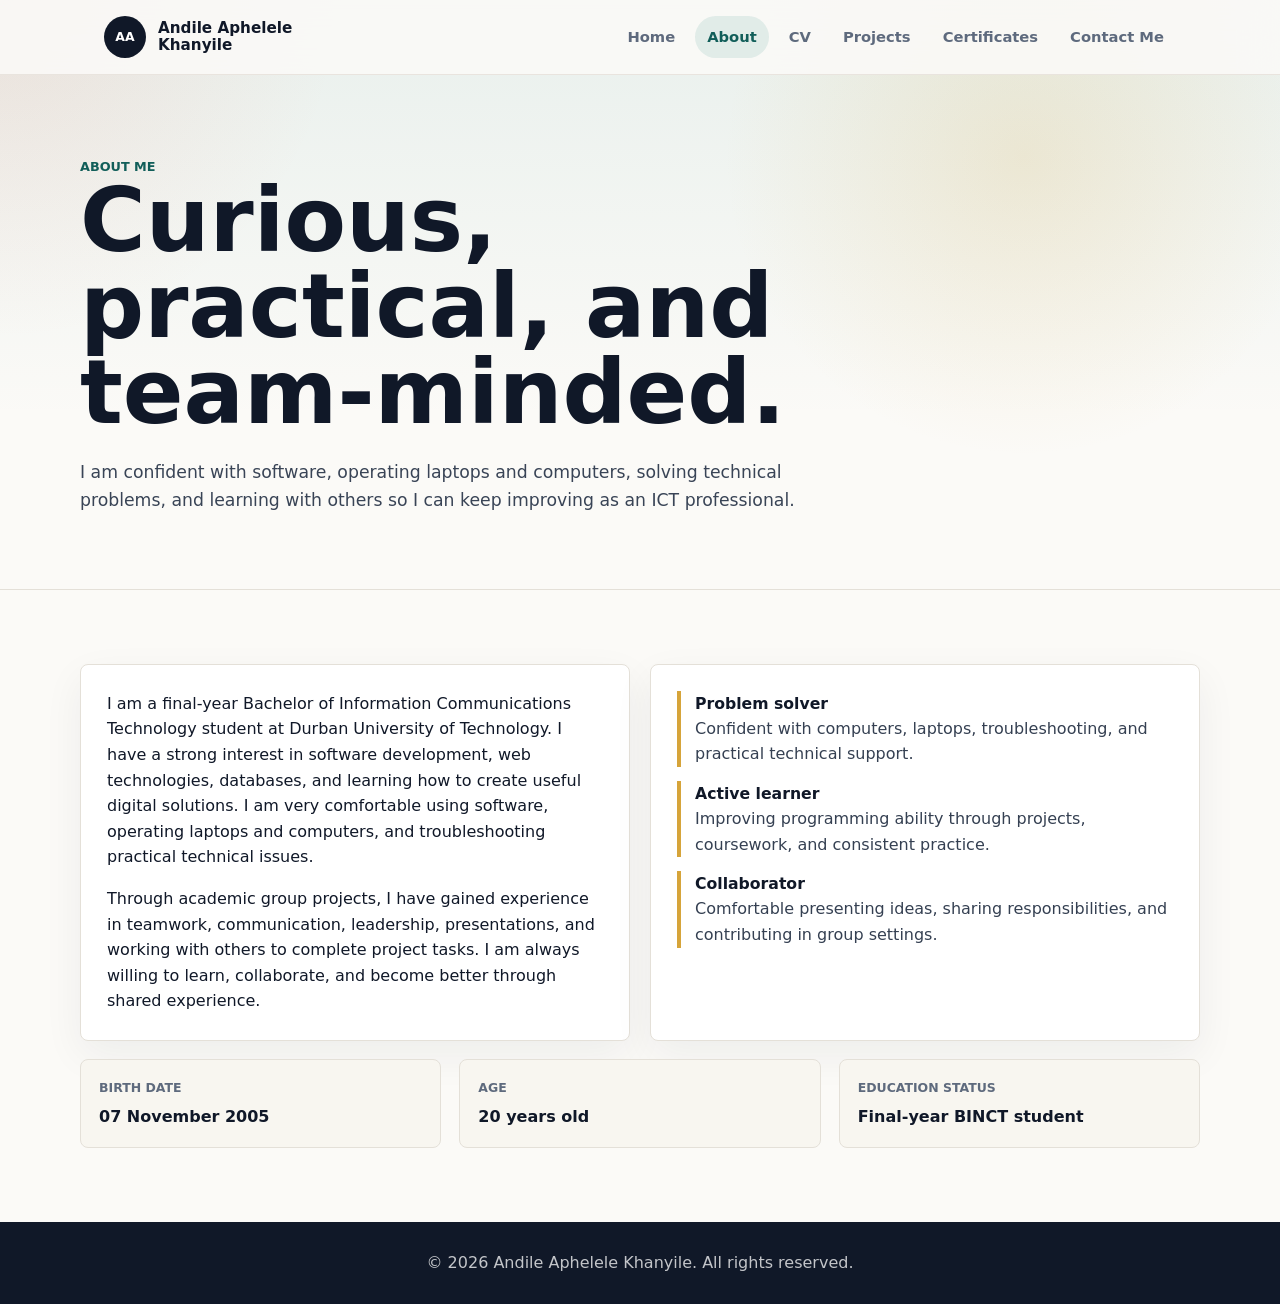
==== about.html @ f44e267c "Initial portfolio site" ====
<!DOCTYPE html>
<html lang="en">
<head>
  <meta charset="UTF-8" />
  <meta name="viewport" content="width=device-width, initial-scale=1.0" />
  <meta name="description" content="About Andile Aphelele Khanyile, final-year BINCT student at Durban University of Technology." />
  <title>About | Andile Aphelele Khanyile</title>
  <link rel="stylesheet" href="styles.css" />
</head>
<body>
  <header class="site-header">
    <div class="nav-wrap">
      <a class="brand" href="index.html" aria-label="Andile Aphelele Khanyile portfolio home">
        <span class="brand-mark">AA</span>
        <span>Andile Aphelele Khanyile</span>
      </a>
      <nav aria-label="Primary navigation">
        <a href="index.html">Home</a>
        <a class="active" href="about.html">About</a>
        <a href="cv.html">CV</a>
        <a href="projects.html">Projects</a>
        <a href="certificates.html">Certificates</a>
        <a href="contact.html">Contact Me</a>
      </nav>
    </div>
  </header>

  <main>
    <section class="page-hero">
      <div class="section-inner">
        <p class="section-kicker">About Me</p>
        <h1>Curious, practical, and team-minded.</h1>
        <p class="hero-copy">
          I am confident with software, operating laptops and computers, solving technical problems,
          and learning with others so I can keep improving as an ICT professional.
        </p>
      </div>
    </section>

    <section class="section">
      <div class="section-inner">
        <div class="about-grid">
          <div class="panel">
            <p>
              I am a final-year Bachelor of Information Communications Technology student at Durban University of Technology.
              I have a strong interest in software development, web technologies, databases, and learning how to create useful digital solutions.
              I am very comfortable using software, operating laptops and computers, and troubleshooting practical technical issues.
            </p>
            <p>
              Through academic group projects, I have gained experience in teamwork, communication, leadership, presentations,
              and working with others to complete project tasks. I am always willing to learn, collaborate, and become better through shared experience.
            </p>
          </div>

          <div class="panel">
            <ul class="quick-list">
              <li><strong>Problem solver</strong> Confident with computers, laptops, troubleshooting, and practical technical support.</li>
              <li><strong>Active learner</strong> Improving programming ability through projects, coursework, and consistent practice.</li>
              <li><strong>Collaborator</strong> Comfortable presenting ideas, sharing responsibilities, and contributing in group settings.</li>
            </ul>
          </div>
        </div>

        <div class="profile-grid" aria-label="Personal and education details">
          <div class="profile-item">
            <span>Birth date</span>
            <strong>07 November 2005</strong>
          </div>
          <div class="profile-item">
            <span>Age</span>
            <strong>20 years old</strong>
          </div>
          <div class="profile-item">
            <span>Education status</span>
            <strong>Final-year BINCT student</strong>
          </div>
        </div>
      </div>
    </section>
  </main>

  <footer>
    <p>&copy; 2026 Andile Aphelele Khanyile. All rights reserved.</p>
  </footer>
</body>
</html>
---- styles.css ----
:root {
  --ink: #101828;
  --muted: #5e6a7d;
  --paper: #fbfaf7;
  --surface: #ffffff;
  --line: #e4e0d8;
  --teal: #0f766e;
  --teal-dark: #115e59;
  --mint: #d9f2ea;
  --coral: #e76f51;
  --gold: #d6a43a;
  --plum: #4c1d52;
  --navy: #172033;
  --shadow: 0 24px 70px rgba(18, 26, 43, 0.12);
  --radius: 8px;
}

* {
  box-sizing: border-box;
  margin: 0;
  padding: 0;
}

html {
  scroll-behavior: smooth;
}

body {
  background:
    radial-gradient(circle at top left, rgba(231, 111, 81, 0.12), transparent 340px),
    radial-gradient(circle at 80% 12%, rgba(214, 164, 58, 0.16), transparent 300px),
    linear-gradient(180deg, rgba(15, 118, 110, 0.08), transparent 420px),
    var(--paper);
  color: var(--ink);
  font-family: Inter, ui-sans-serif, system-ui, -apple-system, BlinkMacSystemFont, "Segoe UI", sans-serif;
  line-height: 1.6;
}

a {
  color: inherit;
}

.site-header {
  background: rgba(251, 250, 247, 0.88);
  backdrop-filter: blur(18px);
  border-bottom: 1px solid rgba(228, 224, 216, 0.82);
  position: sticky;
  top: 0;
  z-index: 10;
}

.nav-wrap {
  align-items: center;
  display: flex;
  gap: 22px;
  justify-content: space-between;
  margin: 0 auto;
  max-width: 1120px;
  padding: 16px 24px;
}

.brand {
  align-items: center;
  display: flex;
  gap: 12px;
  text-decoration: none;
}

.brand-mark {
  align-items: center;
  background: var(--ink);
  border-radius: 50%;
  color: white;
  display: grid;
  font-size: 0.78rem;
  font-weight: 800;
  height: 42px;
  letter-spacing: 0;
  place-items: center;
  width: 42px;
}

.brand span:last-child {
  font-size: 0.95rem;
  font-weight: 800;
  line-height: 1.1;
  max-width: 150px;
}

nav {
  align-items: center;
  display: flex;
  flex-wrap: wrap;
  gap: 8px;
  justify-content: flex-end;
}

nav a {
  border-radius: 999px;
  color: var(--muted);
  font-size: 0.92rem;
  font-weight: 700;
  padding: 9px 12px;
  text-decoration: none;
  transition: background 180ms ease, color 180ms ease;
}

nav a:hover,
nav a:focus-visible,
nav a.active {
  background: rgba(15, 118, 110, 0.1);
  color: var(--teal-dark);
  outline: none;
}

main {
  overflow: hidden;
}

.hero {
  margin: 0 auto;
  max-width: 1120px;
  min-height: calc(100vh - 75px);
  padding: 72px 24px 54px;
}

.hero-grid {
  align-items: center;
  display: grid;
  gap: 42px;
  grid-template-columns: minmax(0, 1.1fr) minmax(310px, 0.9fr);
}

.eyebrow,
.section-kicker {
  color: var(--teal-dark);
  font-size: 0.8rem;
  font-weight: 900;
  text-transform: uppercase;
}

.eyebrow {
  align-items: center;
  display: inline-flex;
  gap: 10px;
  margin-bottom: 18px;
}

.eyebrow::before {
  background: var(--coral);
  border-radius: 999px;
  content: "";
  height: 8px;
  width: 34px;
}

h1 {
  font-size: clamp(2.75rem, 7vw, 5.7rem);
  letter-spacing: 0;
  line-height: 0.96;
  max-width: 850px;
}

h2 {
  font-size: clamp(1.85rem, 4vw, 3rem);
  letter-spacing: 0;
  line-height: 1;
  margin-top: 8px;
}

h3 {
  line-height: 1.24;
}

.hero-copy,
.lead {
  color: #394456;
  font-size: 1.08rem;
  max-width: 720px;
}

.hero-copy {
  margin-top: 24px;
}

.signal-row,
.hero-actions,
.project-actions,
.cv-actions {
  display: flex;
  flex-wrap: wrap;
  gap: 12px;
}

.signal-row {
  margin-top: 22px;
}

.signal {
  align-items: center;
  background: rgba(255, 255, 255, 0.72);
  border: 1px solid rgba(228, 224, 216, 0.92);
  border-radius: 999px;
  color: #374151;
  display: inline-flex;
  font-size: 0.86rem;
  font-weight: 800;
  gap: 8px;
  padding: 8px 12px;
}

.signal::before {
  background: var(--teal);
  border-radius: 50%;
  content: "";
  height: 8px;
  width: 8px;
}

.hero-actions {
  margin-top: 30px;
}

.button {
  align-items: center;
  border: 1px solid transparent;
  border-radius: var(--radius);
  display: inline-flex;
  font-weight: 800;
  gap: 10px;
  justify-content: center;
  min-height: 48px;
  padding: 12px 16px;
  text-decoration: none;
  transition: transform 180ms ease, box-shadow 180ms ease, background 180ms ease;
}

.button.primary {
  background: var(--teal);
  box-shadow: 0 16px 34px rgba(15, 118, 110, 0.22);
  color: white;
}

.button.secondary {
  background: rgba(255, 255, 255, 0.72);
  border-color: var(--line);
  color: var(--ink);
}

.button.whatsapp {
  background: #1f8f5f;
  box-shadow: 0 16px 34px rgba(31, 143, 95, 0.2);
  color: white;
}

.button:hover,
.button:focus-visible {
  outline: none;
  transform: translateY(-2px);
}

.hero-card,
.document-placeholder {
  background: var(--navy);
  border-radius: var(--radius);
  box-shadow: var(--shadow);
  color: white;
  overflow: hidden;
  position: relative;
}

.hero-card {
  background:
    linear-gradient(145deg, rgba(255, 255, 255, 0.94), rgba(247, 243, 234, 0.9)),
    var(--paper);
  border: 1px solid rgba(228, 224, 216, 0.92);
  color: var(--ink);
}

.document-placeholder::before {
  background:
    radial-gradient(circle at 22% 22%, rgba(231, 111, 81, 0.52), transparent 23%),
    radial-gradient(circle at 78% 10%, rgba(214, 164, 58, 0.46), transparent 22%),
    linear-gradient(135deg, rgba(15, 118, 110, 0.78), transparent 54%);
  content: "";
  inset: 0;
  position: absolute;
}

.hero-card::before {
  background:
    radial-gradient(circle at 20% 18%, rgba(231, 111, 81, 0.18), transparent 28%),
    radial-gradient(circle at 78% 16%, rgba(214, 164, 58, 0.2), transparent 26%),
    linear-gradient(135deg, rgba(15, 118, 110, 0.14), rgba(255, 255, 255, 0.18) 52%);
  content: "";
  inset: 0;
  position: absolute;
}

.hero-card::after {
  border: 1px solid rgba(15, 118, 110, 0.18);
  border-radius: 50%;
  content: "";
  height: 66%;
  left: 50%;
  position: absolute;
  top: 42%;
  transform: translate(-50%, -50%) rotate(-18deg);
  width: 86%;
}

.portrait {
  display: grid;
  min-height: 430px;
  place-items: center;
  position: relative;
}

.portrait-ring {
  align-items: center;
  aspect-ratio: 1;
  background:
    linear-gradient(145deg, rgba(255,255,255,0.24), rgba(255,255,255,0.04)),
    rgba(255,255,255,0.08);
  border: 6px solid rgba(255, 255, 255, 0.82);
  border-radius: 50%;
  display: grid;
  height: min(72vw, 285px);
  overflow: hidden;
  place-items: center;
  position: relative;
  width: min(72%, 285px);
  z-index: 1;
}

.portrait-ring img {
  display: block;
  height: 100%;
  object-fit: cover;
  object-position: center 34%;
  position: absolute;
  inset: 0;
  width: 100%;
}

.hero-note {
  background: rgba(16, 24, 40, 0.62);
  border: 1px solid rgba(255, 255, 255, 0.18);
  border-radius: var(--radius);
  bottom: 104px;
  color: rgba(255, 255, 255, 0.82);
  font-size: 0.88rem;
  font-weight: 700;
  left: 24px;
  max-width: 235px;
  padding: 12px 14px;
  position: absolute;
  z-index: 2;
}

.hero-stats {
  background: rgba(255, 255, 255, 0.72);
  border-top: 1px solid rgba(228, 224, 216, 0.92);
  display: grid;
  grid-template-columns: repeat(3, 1fr);
  position: relative;
  z-index: 1;
}

.hero-stats div {
  padding: 18px;
}

.hero-stats strong {
  display: block;
  font-size: 1.3rem;
  line-height: 1;
}

.hero-stats span {
  color: var(--muted);
  display: block;
  font-size: 0.78rem;
  margin-top: 7px;
}

.page-hero,
.section {
  border-top: 1px solid var(--line);
  padding: 74px 24px;
}

.page-hero {
  border-top: none;
  padding-top: 82px;
}

.section-inner {
  margin: 0 auto;
  max-width: 1120px;
}

.section-heading {
  align-items: end;
  display: grid;
  gap: 18px;
  grid-template-columns: minmax(220px, 0.45fr) minmax(0, 1fr);
  margin-bottom: 30px;
}

.panel,
.skill-group,
.project,
.cert-card,
.cv-card,
.contact-card {
  background: var(--surface);
  border: 1px solid var(--line);
  border-radius: var(--radius);
  box-shadow: 0 14px 40px rgba(18, 26, 43, 0.06);
  padding: 26px;
}

.panel p + p {
  margin-top: 16px;
}

.about-grid,
.skills-grid,
.projects-grid,
.cert-grid,
.cv-layout,
.contact-page {
  display: grid;
  gap: 20px;
}

.about-grid {
  grid-template-columns: 1fr 1fr;
}

.skills-grid {
  grid-template-columns: repeat(3, 1fr);
}

.projects-grid {
  grid-template-columns: repeat(2, 1fr);
}

.cert-grid {
  grid-template-columns: repeat(4, 1fr);
}

.cv-layout {
  grid-template-columns: minmax(0, 0.9fr) minmax(320px, 1.1fr);
}

.contact-page {
  grid-template-columns: minmax(0, 0.92fr) minmax(320px, 1.08fr);
}

.quick-list,
.timeline,
.contact-list {
  display: grid;
  gap: 14px;
  list-style: none;
}

.quick-list li,
.timeline li {
  border-left: 4px solid var(--gold);
  color: #354052;
  padding-left: 14px;
}

.quick-list strong,
.timeline strong {
  color: var(--ink);
  display: block;
  font-size: 0.98rem;
}

.timeline li:nth-child(2) {
  border-left-color: var(--coral);
}

.timeline span,
.profile-item span {
  color: var(--muted);
  display: block;
  font-size: 0.78rem;
  font-weight: 900;
  margin-bottom: 6px;
  text-transform: uppercase;
}

.profile-grid {
  display: grid;
  gap: 18px;
  grid-template-columns: repeat(3, 1fr);
  margin-top: 18px;
}

.profile-item {
  background: #f8f6f0;
  border: 1px solid var(--line);
  border-radius: var(--radius);
  padding: 18px;
}

.chips {
  display: flex;
  flex-wrap: wrap;
  gap: 9px;
}

.chips span {
  background: #f0eee9;
  border: 1px solid #ded9ce;
  border-radius: 999px;
  color: #334155;
  font-size: 0.86rem;
  font-weight: 800;
  padding: 8px 11px;
}

.project {
  display: flex;
  flex-direction: column;
  gap: 16px;
  min-height: 100%;
  position: relative;
}

.project::before {
  background: var(--teal);
  border-radius: 999px;
  content: "";
  height: 6px;
  left: 26px;
  position: absolute;
  top: 0;
  transform: translateY(-50%);
  width: 72px;
}

.project:nth-child(2)::before {
  background: var(--coral);
}

.project p,
.cert-card p,
.cv-card p {
  color: #465266;
}

.project-meta {
  display: grid;
  gap: 10px;
  margin-top: auto;
}

.text-link {
  color: var(--teal-dark);
  display: inline-flex;
  font-weight: 900;
  margin-top: auto;
  text-decoration: none;
}

.text-link:hover,
.text-link:focus-visible {
  color: var(--coral);
  outline: none;
}

.cert-card {
  display: flex;
  flex-direction: column;
  gap: 16px;
  min-height: 230px;
}

.cert-badge {
  align-self: flex-start;
  background: #fff7df;
  border: 1px solid rgba(214, 164, 58, 0.34);
  border-radius: 999px;
  color: #7c5600;
  font-size: 0.76rem;
  font-weight: 900;
  padding: 7px 10px;
  text-transform: uppercase;
}

.cv-section {
  background:
    linear-gradient(180deg, rgba(15, 118, 110, 0.07), rgba(214, 164, 58, 0.08)),
    #f7f3ea;
}

.cv-actions {
  margin-top: 22px;
}

.document-placeholder {
  min-height: 310px;
}

.document-placeholder-content {
  display: grid;
  inset: 0;
  padding: 28px;
  place-content: end start;
  position: absolute;
}

.document-placeholder-content span {
  color: rgba(255, 255, 255, 0.72);
  font-size: 0.82rem;
  font-weight: 900;
  text-transform: uppercase;
}

.document-placeholder-content strong {
  display: block;
  font-size: 1.8rem;
  line-height: 1.05;
  margin-top: 8px;
  max-width: 360px;
}

.resume {
  background: var(--surface);
  border: 1px solid var(--line);
  border-radius: var(--radius);
  box-shadow: 0 24px 70px rgba(18, 26, 43, 0.12);
  overflow: hidden;
}

.resume-header {
  align-items: end;
  background:
    linear-gradient(135deg, rgba(23, 32, 51, 0.98), rgba(15, 118, 110, 0.92)),
    var(--navy);
  color: white;
  display: grid;
  gap: 24px;
  grid-template-columns: minmax(0, 1.1fr) minmax(280px, 0.9fr);
  padding: 34px;
}

.resume-title-row {
  align-items: center;
  display: grid;
  gap: 18px;
  grid-template-columns: 112px minmax(0, 1fr);
}

.resume-photo {
  aspect-ratio: 1;
  border: 3px solid rgba(255, 255, 255, 0.72);
  border-radius: 50%;
  height: 112px;
  object-fit: cover;
  object-position: center 38%;
  width: 112px;
}

.resume-label {
  color: var(--mint);
  font-size: 0.78rem;
  font-weight: 900;
  text-transform: uppercase;
}

.resume-header h2 {
  font-size: clamp(2.1rem, 5vw, 4rem);
  margin: 8px 0 12px;
}

.resume-header p {
  color: rgba(255, 255, 255, 0.78);
}

.resume-contact {
  display: grid;
  gap: 7px;
  font-size: 0.92rem;
}

.resume-contact a,
.resume-contact span {
  color: rgba(255, 255, 255, 0.86);
  overflow-wrap: anywhere;
  text-decoration: none;
}

.resume-contact a:hover,
.resume-contact a:focus-visible {
  color: white;
  outline: none;
}

.resume-grid {
  display: grid;
  grid-template-columns: minmax(250px, 0.78fr) minmax(0, 1.22fr);
}

.resume-sidebar {
  background: #f7f3ea;
  border-right: 1px solid var(--line);
  padding: 30px;
}

.resume-main {
  padding: 30px;
}

.resume-block + .resume-block {
  margin-top: 28px;
}

.resume-block h3 {
  border-bottom: 2px solid rgba(15, 118, 110, 0.18);
  color: var(--teal-dark);
  font-size: 0.94rem;
  letter-spacing: 0;
  margin-bottom: 13px;
  padding-bottom: 8px;
  text-transform: uppercase;
}

.resume-block p,
.resume-list {
  color: #465266;
  font-size: 0.95rem;
}

.resume-list {
  display: grid;
  gap: 8px;
  list-style-position: outside;
  padding-left: 18px;
}

.resume-list.compact {
  list-style: none;
  padding-left: 0;
}

.resume-list a {
  color: var(--teal-dark);
  font-weight: 800;
}

.resume-item + .resume-item {
  border-top: 1px solid var(--line);
  margin-top: 18px;
  padding-top: 18px;
}

.resume-item-head {
  align-items: start;
  display: flex;
  gap: 12px;
  justify-content: space-between;
  margin-bottom: 7px;
}

.resume-item-head strong {
  color: var(--ink);
}

.resume-item-head span {
  color: var(--coral);
  flex: 0 0 auto;
  font-size: 0.82rem;
  font-weight: 900;
}

.contact-section {
  background:
    linear-gradient(135deg, rgba(23, 32, 51, 0.98), rgba(76, 29, 82, 0.94)),
    var(--navy);
  border-top: none;
  color: white;
}

.contact-section .section-kicker {
  color: var(--mint);
}

.contact-section .lead {
  color: rgba(255, 255, 255, 0.72);
}

.contact-panel {
  background: rgba(255, 255, 255, 0.08);
  border: 1px solid rgba(255, 255, 255, 0.16);
  border-radius: var(--radius);
  box-shadow: 0 26px 80px rgba(0, 0, 0, 0.22);
  padding: 18px;
}

.contact-methods {
  display: grid;
  gap: 14px;
  grid-template-columns: repeat(2, minmax(0, 1fr));
}

.contact-method {
  background: rgba(255, 255, 255, 0.92);
  border: 1px solid rgba(255, 255, 255, 0.4);
  border-radius: var(--radius);
  color: var(--ink);
  display: grid;
  gap: 10px;
  min-height: 158px;
  padding: 18px;
  text-decoration: none;
  transition: transform 180ms ease, background 180ms ease;
}

.contact-method:hover,
.contact-method:focus-visible {
  background: white;
  outline: none;
  transform: translateY(-4px);
}

.method-icon {
  align-items: center;
  background: var(--ink);
  border-radius: 50%;
  color: white;
  display: grid;
  font-size: 0.72rem;
  font-weight: 900;
  height: 42px;
  letter-spacing: 0;
  place-items: center;
  width: 42px;
}

.contact-method:nth-child(2) .method-icon {
  background: #1f8f5f;
}

.contact-method:nth-child(3) .method-icon {
  background: var(--coral);
}

.contact-method:nth-child(4) .method-icon {
  background: #0a66c2;
}

.contact-method:nth-child(5) .method-icon {
  background: var(--plum);
}

.contact-method span {
  color: #526070;
  display: block;
  font-size: 0.92rem;
  overflow-wrap: anywhere;
}

.contact-method .method-icon {
  color: white;
  display: grid;
  font-size: 0.72rem;
  overflow-wrap: normal;
}

.contact-note {
  border-top: 1px solid rgba(255, 255, 255, 0.16);
  color: rgba(255, 255, 255, 0.74);
  font-size: 0.92rem;
  margin-top: 16px;
  padding-top: 16px;
}

footer {
  background: var(--ink);
  color: rgba(255, 255, 255, 0.75);
  padding: 28px 24px;
  text-align: center;
}

@media (max-width: 860px) {
  .nav-wrap {
    align-items: flex-start;
    flex-direction: column;
  }

  nav {
    justify-content: flex-start;
  }

  .hero {
    min-height: auto;
    padding-top: 52px;
  }

  .hero-grid,
  .section-heading,
  .about-grid,
  .profile-grid,
  .cv-layout,
  .resume-header,
  .resume-grid,
  .skills-grid,
  .projects-grid,
  .cert-grid,
  .contact-page {
    grid-template-columns: 1fr;
  }

  .hero-card {
    max-width: 520px;
  }
}

@media (max-width: 560px) {
  .nav-wrap,
  .hero,
  .section,
  .page-hero {
    padding-left: 18px;
    padding-right: 18px;
  }

  nav a {
    padding: 8px 9px;
  }

  .hero-copy,
  .lead {
    font-size: 1rem;
  }

  .hero-actions,
  .project-actions,
  .cv-actions {
    align-items: stretch;
    flex-direction: column;
  }

  .button {
    width: 100%;
  }

  .portrait {
    min-height: 330px;
  }

  .hero-stats,
  .contact-methods {
    grid-template-columns: 1fr;
  }

  .hero-note {
    bottom: 116px;
    left: 18px;
    right: 18px;
  }

  .resume-header,
  .resume-sidebar,
  .resume-main {
    padding: 22px;
  }

  .resume-item-head {
    display: grid;
  }

  .resume-title-row {
    grid-template-columns: 86px minmax(0, 1fr);
  }

  .resume-photo {
    height: 86px;
    width: 86px;
  }

  .panel,
  .cv-card,
  .skill-group,
  .project,
  .cert-card,
  .contact-card {
    padding: 20px;
  }
}

@media print {
  :root {
    --ink: #111111;
    --muted: #444444;
    --line: #d7d7d7;
  }

  body {
    background: white;
    color: var(--ink);
  }

  .no-print,
  .site-header,
  footer {
    display: none;
  }

  .section,
  .cv-section {
    background: white;
    border: 0;
    padding: 0;
  }

  .section-inner {
    max-width: none;
  }

  .resume {
    border: 0;
    border-radius: 0;
    box-shadow: none;
  }

  .resume-header {
    background: #111111;
    color: white;
    padding: 22px;
  }

  .resume-header h2 {
    font-size: 2rem;
  }

  .resume-photo {
    height: 82px;
    width: 82px;
  }

  .resume-grid {
    grid-template-columns: 0.78fr 1.22fr;
  }

  .resume-sidebar,
  .resume-main {
    padding: 18px 20px;
  }

  .resume-block + .resume-block {
    margin-top: 18px;
  }

  .resume-block h3 {
    color: #111111;
  }

  a {
    text-decoration: none;
  }
}
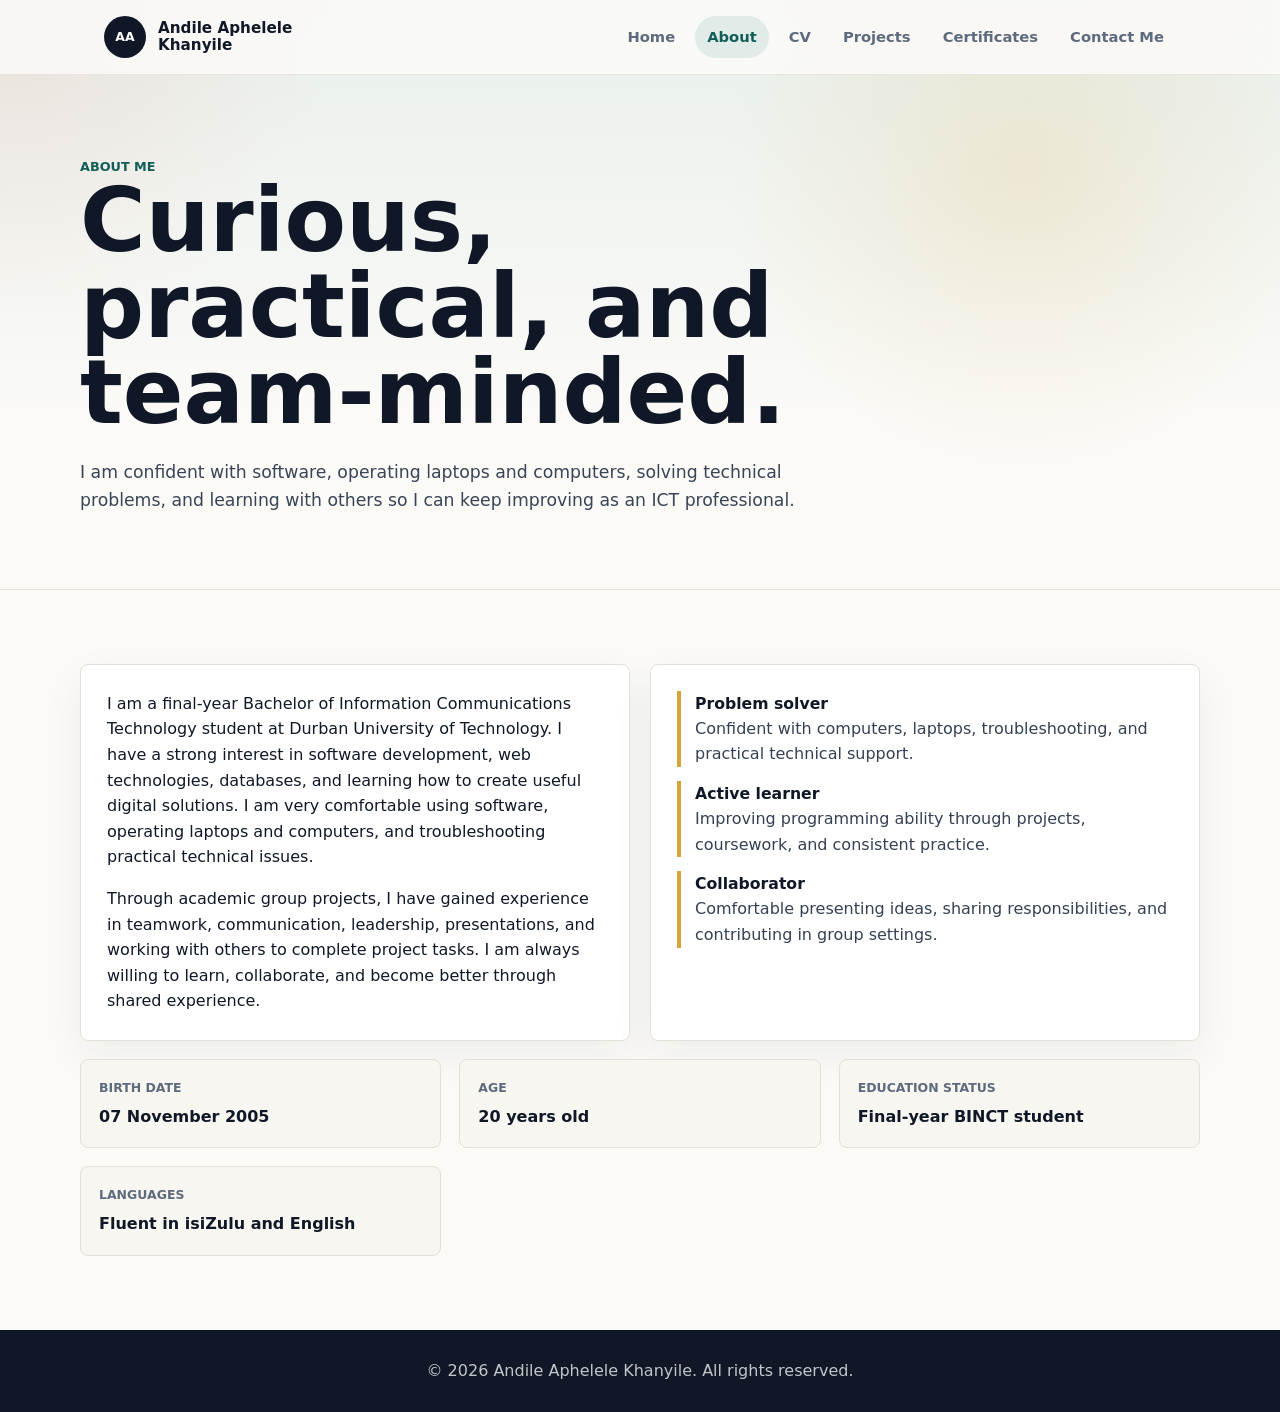
==== commit 534c6c3e: "Add language skills to CV" ====
--- a/about.html
+++ b/about.html
@@ -74,6 +74,10 @@
             <span>Education status</span>
             <strong>Final-year BINCT student</strong>
           </div>
+          <div class="profile-item">
+            <span>Languages</span>
+            <strong>Fluent in isiZulu and English</strong>
+          </div>
         </div>
       </div>
     </section>
